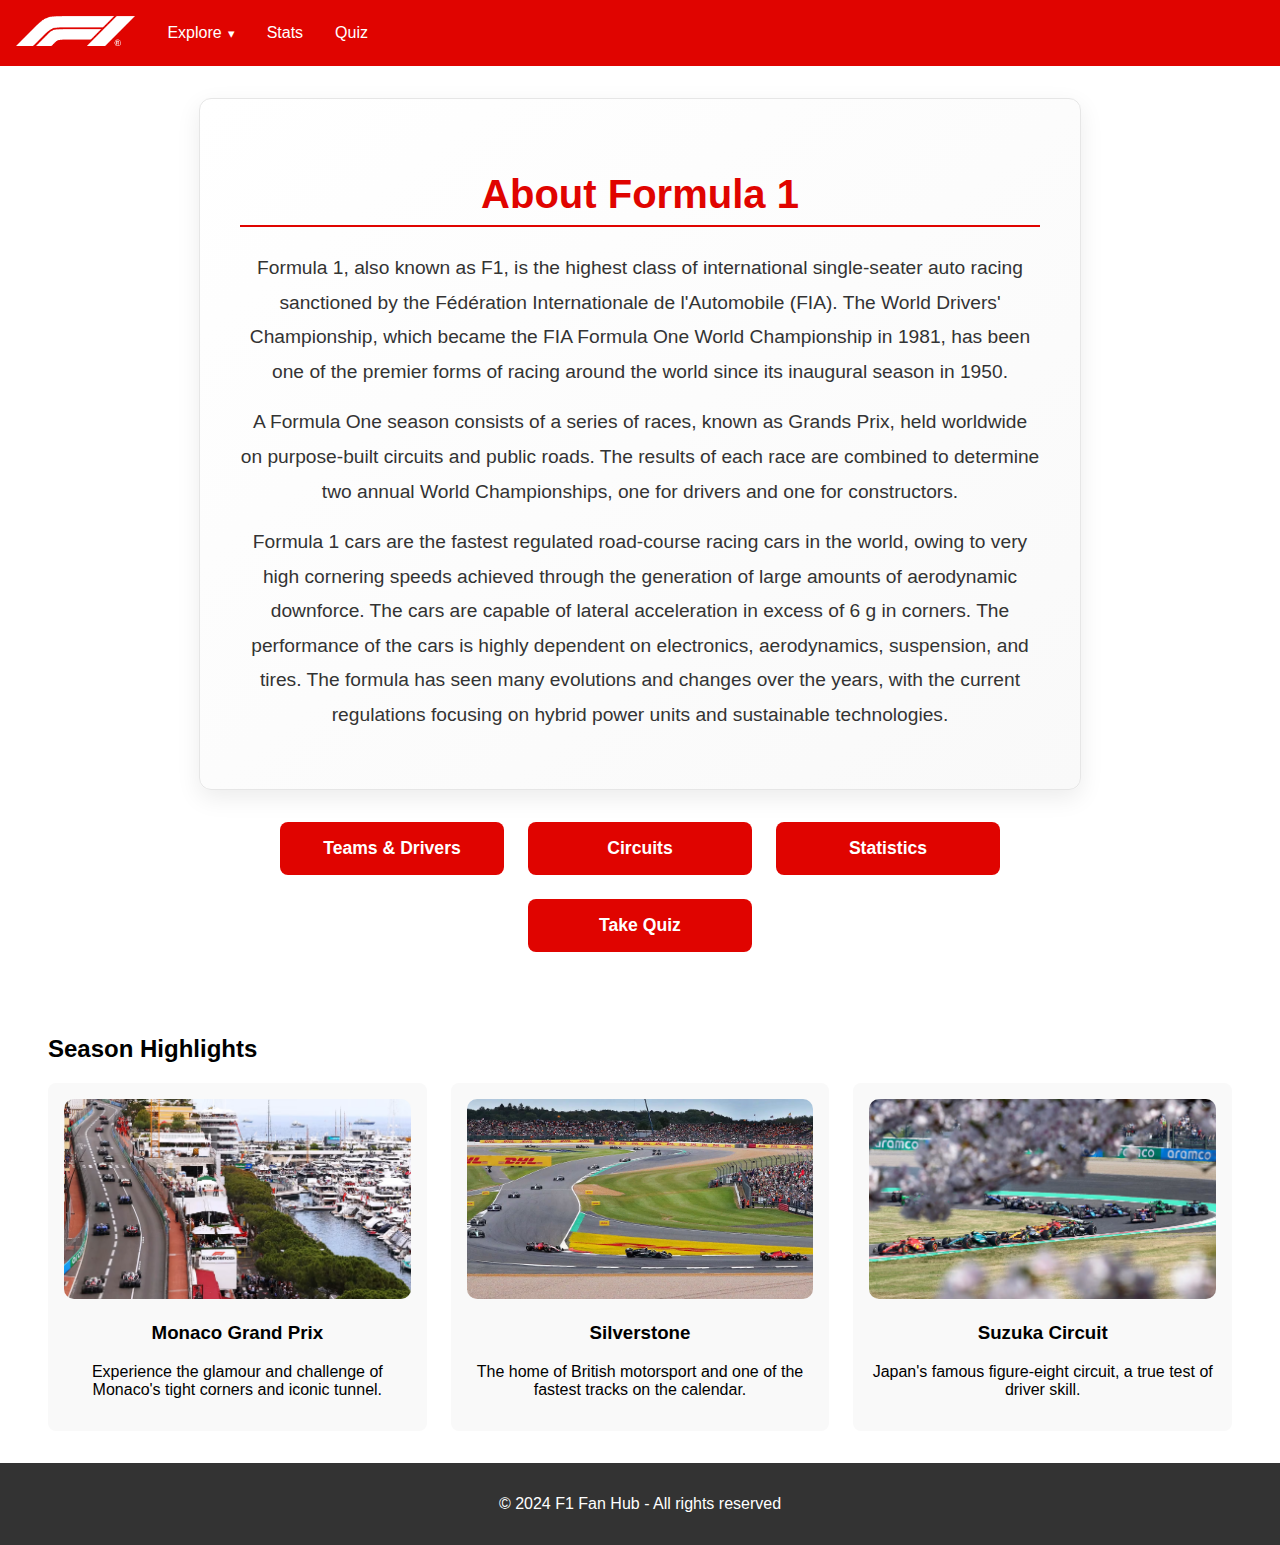
==== index.html @ 4cbac5d7 "Add initial implementation of F1 team and driver information display" ====
<!DOCTYPE html>
<html lang="en">
  <head>
    <meta charset="UTF-8">
    <meta name="viewport" content="width=device-width, initial-scale=1.0">
    <title>F1 Fan Hub</title>
    <link rel="stylesheet" href="styles/index.css">
  </head>
  <body>
    <header>
      <a href="index.html">
        <img src="images/f1_logo.png" alt="F1 Logo" class="logo">
      </a>
      <nav>
        <ul class="menu">
          <li class="dropdown">
            <a href="#">Explore</a>
            <ul class="dropdown-menu">
              <li><a href="teams.html">Teams & Drivers</a></li>
              <li><a href="circuits.html">Circuits</a></li>
            </ul>
          </li>
          <li><a href="stats.html">Stats</a></li>
          <li><a href="quiz.html">Quiz</a></li>
        </ul>
      </nav>
    </header>
    <main>
      <section class="f1-details">
        <h2>About Formula 1</h2>
        <p>
          Formula 1, also known as F1, is the highest class of international
          single-seater auto racing sanctioned by the Fédération Internationale
          de l'Automobile (FIA). The World Drivers' Championship, which became
          the FIA Formula One World Championship in 1981, has been one of the
          premier forms of racing around the world since its inaugural season in
          1950.
        </p>
        <p>
          A Formula One season consists of a series of races, known as Grands
          Prix, held worldwide on purpose-built circuits and public roads. The
          results of each race are combined to determine two annual World
          Championships, one for drivers and one for constructors.
        </p>
        <p>
          Formula 1 cars are the fastest regulated road-course racing cars in
          the world, owing to very high cornering speeds achieved through the
          generation of large amounts of aerodynamic downforce. The cars are
          capable of lateral acceleration in excess of 6 g in corners. The
          performance of the cars is highly dependent on electronics,
          aerodynamics, suspension, and tires. The formula has seen many
          evolutions and changes over the years, with the current regulations
          focusing on hybrid power units and sustainable technologies.
        </p>
      </section>
      
      <div class="nav-buttons">
        <a href="teams.html" class="nav-button">Teams & Drivers</a>
        <a href="circuits.html" class="nav-button">Circuits</a>
        <a href="stats.html" class="nav-button">Statistics</a>
        <a href="quiz.html" class="nav-button">Take Quiz</a>
      </div>

      <section class="highlights">
        <h2>Season Highlights</h2>
        <div class="grid">
          <div class="highlight-item">
            <img src="images/race_1.avif" alt="Race 1">
            <h3>Monaco Grand Prix</h3>
            <p>
              Experience the glamour and challenge of Monaco's tight corners and
              iconic tunnel.
            </p>
          </div>
          <div class="highlight-item">
            <img src="images/race_2.avif" alt="Race 2">
            <h3>Silverstone</h3>
            <p>
              The home of British motorsport and one of the fastest tracks on
              the calendar.
            </p>
          </div>
          <div class="highlight-item">
            <img src="images/race_3.avif" alt="Race 3">
            <h3>Suzuka Circuit</h3>
            <p>
              Japan's famous figure-eight circuit, a true test of driver skill.
            </p>
          </div>
        </div>
      </section>
    </main>

    <footer>
      <p>© 2024 F1 Fan Hub - All rights reserved</p>
    </footer>
  </body>
</html>
---- styles/index.css ----
html,
body {
  height: 100%;
}

body {
  display: flex;
  flex-direction: column;
  font-family: Arial, sans-serif;
  margin: 0;
  padding: 0;
}

header {
  display: flex;
  align-items: center;
  background: #e00400;
  color: white;
  padding: 1rem;
}

main {
  flex: 1;
  padding: 0 2rem;
}

footer {
  background: #333;
  color: white;
  text-align: center;
  padding: 1rem;
}

header .logo {
  height: 30px;
  margin-right: 1rem;
}

.menu {
  display: flex;
  list-style: none;
  padding: 0;
  margin: 0;
}

.menu li {
  margin: 0 1rem;
}

.menu a {
  text-decoration: none;
  color: white;
}

.hero {
  background: url("../images/hero_bg.jpg") no-repeat center center/cover;
  color: white;
  text-align: center;
  padding: 4rem 1rem;
}

.hero .btn {
  background: red;
  color: white;
  padding: 0.8rem 1.5rem;
  text-transform: uppercase;
  font-weight: bold;
  border-radius: 5px;
  text-decoration: none;
}

.about {
  padding: 2rem 1rem;
  text-align: center;
  display: flex;
  flex-direction: column;
  align-items: center;
  max-width: 1200px;
  margin: 0 auto;
}

.about img {
  max-width: 100%;
  height: auto;
  border-radius: 10px;
}

.highlights {
  padding: 2rem 1rem;
  max-width: 1400px;
  margin: 0 auto;
}

.highlights .grid {
  display: flex;
  flex-wrap: wrap;
  justify-content: center;
  gap: 1.5rem;
}

.highlight-item {
  flex: 1 1 300px;
  max-width: 400px;
  background: #f9f9f9;
  padding: 1rem;
  border-radius: 8px;
  text-align: center;
  transition: transform 0.2s, box-shadow 0.2s;
}

.highlight-item:hover {
  transform: scale(1.02);
  box-shadow: 0 4px 8px rgba(0, 0, 0, 0.1);
}

.highlight-item img {
  width: 100%;
  height: 200px;
  object-fit: cover;
  border-radius: 10px;
}

.f1-details {
  max-width: 800px;
  margin: 2rem auto;
  padding: 2.5rem;
  background: linear-gradient(to bottom right, #ffffff, #f9f9f9);
  border: 1px solid #e6e6e6;
  border-radius: 12px;
  box-shadow: 0 8px 24px rgba(0, 0, 0, 0.08);
  text-align: center;
}

.f1-details h2 {
  color: #e00400;
  font-size: 2.5rem;
  margin-bottom: 1.5rem;
  border-bottom: 2px solid #e00400;
  padding-bottom: 0.5rem;
}

.f1-details p {
  font-size: 1.2rem;
  line-height: 1.8;
  color: #333;
  margin: 1rem 0;
}

.nav-buttons {
  display: flex;
  justify-content: center;
  gap: 1.5rem;
  flex-wrap: wrap;
  max-width: 800px;
  margin: 2rem auto;
  padding: 0 1rem;
}

.nav-button {
  background: #e00400;
  color: white;
  padding: 1rem 2rem;
  border: none;
  border-radius: 8px;
  font-size: 1.1rem;
  font-weight: bold;
  text-decoration: none;
  transition: transform 0.2s, background-color 0.2s;
  text-align: center;
  min-width: 160px;
}

.nav-button:hover {
  background: #b30300;
  transform: translateY(-2px);
}

@media (max-width: 768px) {
  .nav-button {
    min-width: 140px;
    padding: 0.8rem 1.5rem;
  }
}

.dropdown {
  position: relative;
}

.dropdown::after {
  content: "";
  position: absolute;
  height: 20px;
  width: 100%;
  bottom: -20px;
  left: 0;
}

.dropdown > a::after {
  content: "▾";
  font-size: 0.8em;
  margin-left: 6px;
}

.dropdown-menu {
  display: none;
  position: absolute;
  top: 100%;
  left: 50%;
  transform: translateX(-50%);
  background-color: white;
  box-shadow: 0 4px 12px rgba(0, 0, 0, 0.1);
  min-width: 180px;
  z-index: 1;
  border-radius: 0 0 4px 4px;
  border-top: 3px solid #e00400;
  overflow: hidden;
  animation: dropdownFade 0.2s ease;
  padding: 5px 0;
}

@keyframes dropdownFade {
  from {
    opacity: 0;
    transform: translateX(-50%) translateY(-10px);
  }
  to {
    opacity: 1;
    transform: translateX(-50%) translateY(0);
  }
}

.dropdown:hover .dropdown-menu {
  display: block;
}

.dropdown-menu li {
  padding: 8px 12px;
  margin: 0;
  border-bottom: 1px solid #eee;
  transition: all 0.2s ease;
}

.dropdown-menu li:last-child {
  border-bottom: none;
}

.dropdown-menu li a {
  color: #333;
  font-size: 0.9em;
  font-weight: 500;
  transition: all 0.2s ease;
  display: block;
  padding-left: 0;
}

.dropdown-menu li:hover {
  background-color: #fff5f5;
}

.dropdown-menu li:hover a {
  color: #e00400;
  transform: translateX(3px);
}

@media (max-width: 768px) {
  header {
    flex-direction: column;
    gap: 1rem;
    padding: 1rem 0.5rem;
  }

  .menu {
    flex-wrap: wrap;
    justify-content: center;
  }

  main {
    padding: 0 1rem;
  }

  .hero {
    padding: 2rem 1rem;
  }

  .highlights .grid {
    grid-template-columns: 1fr;
  }

  .highlight-item {
    flex: 1 1 100%;
  }

  .about,
  .f1-details {
    padding: 1.5rem 1rem;
  }
}

@media (max-width: 480px) {
  .hero h1 {
    font-size: 1.8rem;
  }

  .hero p {
    font-size: 1rem;
  }

  .highlight-item img {
    height: 150px;
  }
}
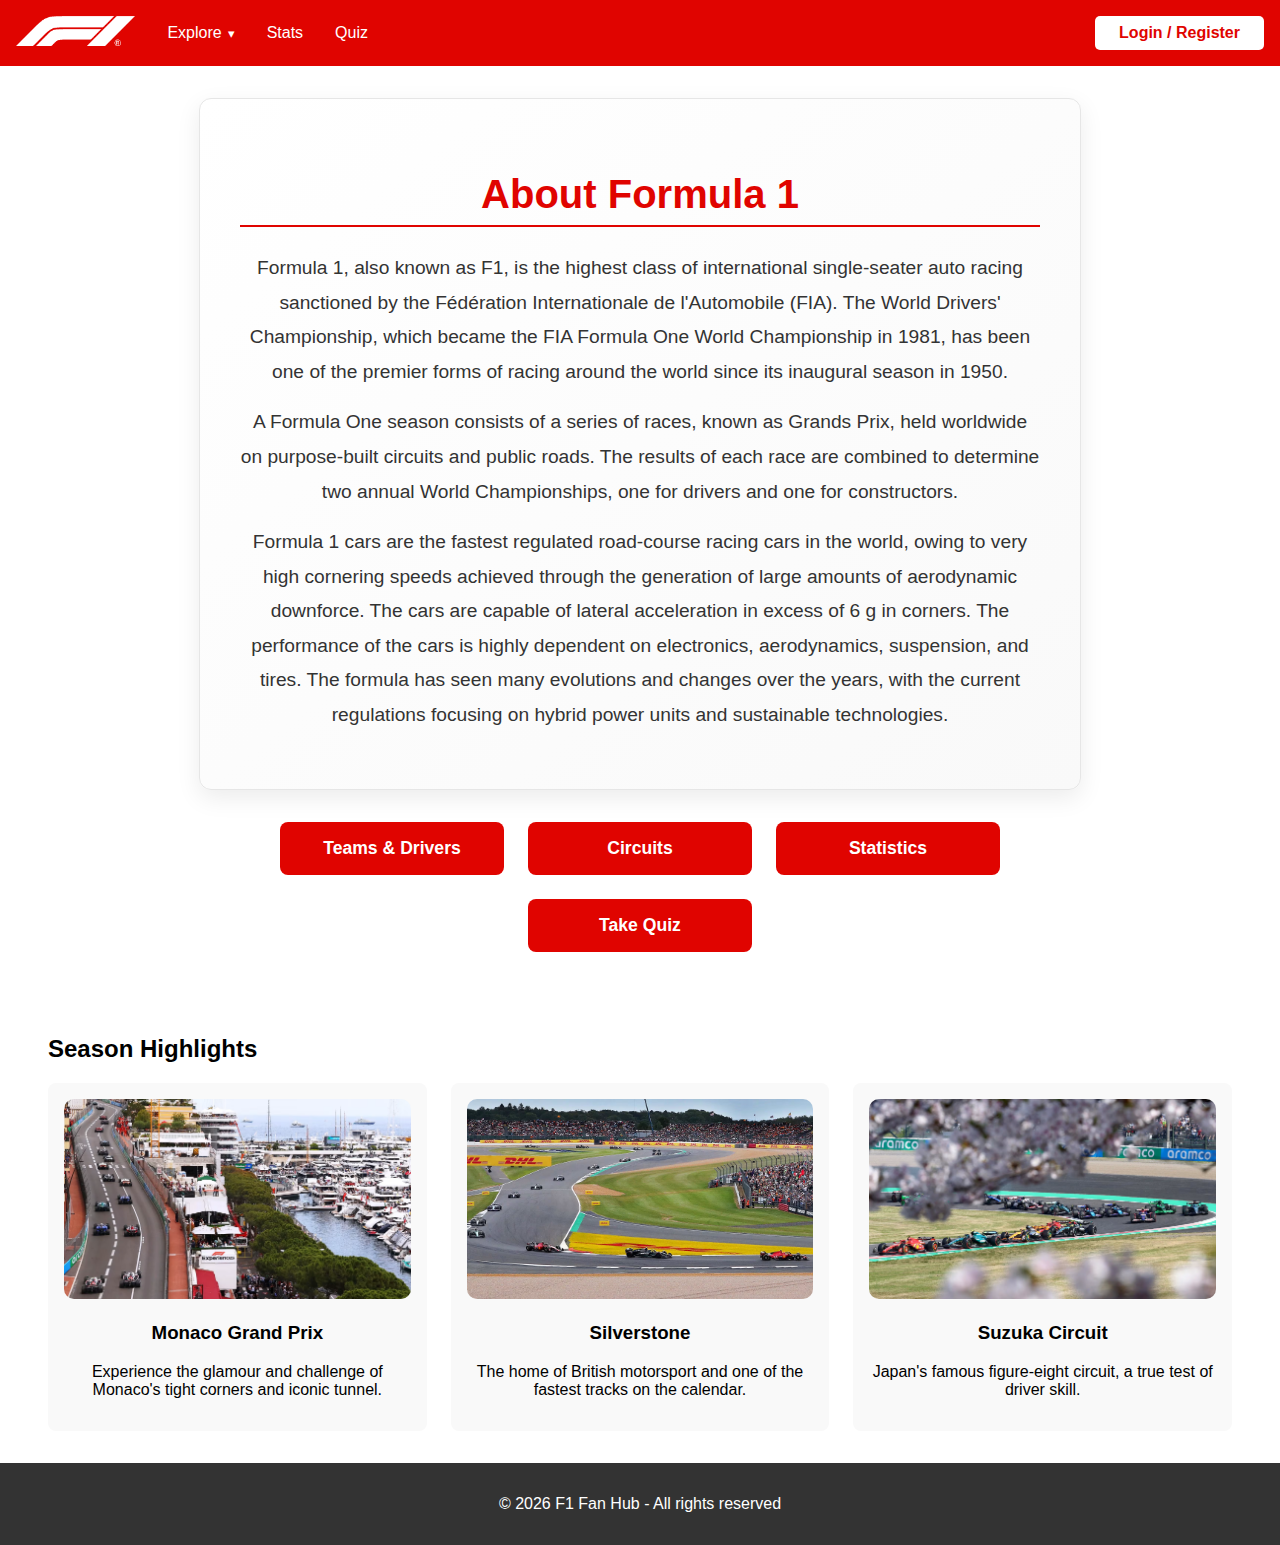
==== commit a77cb90e: "Implement user login/logout functionality and update header layout" ====
--- a/index.html
+++ b/index.html
@@ -8,22 +8,25 @@
   </head>
   <body>
     <header>
-      <a href="index.html">
-        <img src="images/f1_logo.png" alt="F1 Logo" class="logo">
-      </a>
-      <nav>
-        <ul class="menu">
-          <li class="dropdown">
-            <a href="#">Explore</a>
-            <ul class="dropdown-menu">
-              <li><a href="teams.html">Teams & Drivers</a></li>
-              <li><a href="circuits.html">Circuits</a></li>
-            </ul>
-          </li>
-          <li><a href="stats.html">Stats</a></li>
-          <li><a href="quiz.html">Quiz</a></li>
-        </ul>
-      </nav>
+      <div class="header-content">
+        <a href="index.html">
+          <img src="images/f1_logo.png" alt="F1 Logo" class="logo">
+        </a>
+        <nav>
+          <ul class="menu">
+            <li class="dropdown">
+              <a href="#">Explore</a>
+              <ul class="dropdown-menu">
+                <li><a href="teams.html">Teams & Drivers</a></li>
+                <li><a href="circuits.html">Circuits</a></li>
+              </ul>
+            </li>
+            <li><a href="stats.html">Stats</a></li>
+            <li><a href="quiz.html">Quiz</a></li>
+          </ul>
+        </nav>
+      </div>
+      <a href="login.html" class="login-button">Login / Register</a>
     </header>
     <main>
       <section class="f1-details">
@@ -91,8 +94,13 @@
       </section>
     </main>
 
+    
     <footer>
-      <p>© 2024 F1 Fan Hub - All rights reserved</p>
+      <p>© <span id="current-year"></span> F1 Fan Hub - All rights reserved</p>
+      <script>
+        document.getElementById('current-year').textContent = new Date().getFullYear();
+      </script>
     </footer>
+    <script src="script/index.js"></script>
   </body>
 </html>
--- a/styles/index.css
+++ b/styles/index.css
@@ -14,9 +14,30 @@
 header {
   display: flex;
   align-items: center;
+  justify-content: space-between;
   background: #e00400;
   color: white;
   padding: 1rem;
+}
+
+.header-content {
+  display: flex;
+  align-items: center;
+}
+
+.login-button {
+  background: white;
+  color: #e00400;
+  padding: 0.5rem 1.5rem;
+  border: none;
+  border-radius: 5px;
+  font-weight: bold;
+  text-decoration: none;
+  transition: background-color 0.2s;
+}
+
+.login-button:hover {
+  background: #f0f0f0;
 }
 
 main {
@@ -176,9 +197,59 @@
 }
 
 @media (max-width: 768px) {
-  .nav-button {
-    min-width: 140px;
-    padding: 0.8rem 1.5rem;
+  header {
+    flex-direction: column;
+    gap: 1rem;
+    padding: 1rem 0.5rem;
+  }
+  
+  .header-content {
+    flex-direction: column;
+    width: 100%;
+  }
+  
+  .login-button {
+    margin-top: 1rem;
+  }
+
+  .menu {
+    flex-wrap: wrap;
+    justify-content: center;
+  }
+
+  main {
+    padding: 0 1rem;
+  }
+
+  .hero {
+    padding: 2rem 1rem;
+  }
+
+  .highlights .grid {
+    grid-template-columns: 1fr;
+  }
+
+  .highlight-item {
+    flex: 1 1 100%;
+  }
+
+  .about,
+  .f1-details {
+    padding: 1.5rem 1rem;
+  }
+}
+
+@media (max-width: 480px) {
+  .hero h1 {
+    font-size: 1.8rem;
+  }
+
+  .hero p {
+    font-size: 1rem;
+  }
+
+  .highlight-item img {
+    height: 150px;
   }
 }
 
@@ -262,50 +333,45 @@
   transform: translateX(3px);
 }
 
-@media (max-width: 768px) {
-  header {
-    flex-direction: column;
-    gap: 1rem;
-    padding: 1rem 0.5rem;
-  }
-
-  .menu {
-    flex-wrap: wrap;
-    justify-content: center;
-  }
-
-  main {
-    padding: 0 1rem;
-  }
-
-  .hero {
-    padding: 2rem 1rem;
-  }
-
-  .highlights .grid {
-    grid-template-columns: 1fr;
-  }
-
-  .highlight-item {
-    flex: 1 1 100%;
-  }
-
-  .about,
-  .f1-details {
-    padding: 1.5rem 1rem;
-  }
-}
-
-@media (max-width: 480px) {
-  .hero h1 {
-    font-size: 1.8rem;
-  }
-
-  .hero p {
-    font-size: 1rem;
-  }
-
-  .highlight-item img {
-    height: 150px;
-  }
-}
+.username-display {
+    background: white;
+    color: #e00400;
+    font-weight: bold;
+    padding: 0.5rem 1.5rem;
+    border-radius: 5px;
+    position: relative;
+    cursor: pointer;
+    transition: all 0.2s ease;
+}
+
+.username-display:hover {
+    background: #f0f0f0;
+    transform: translateY(-2px);
+}
+
+.username-display::after {
+    content: "▾";
+    margin-left: 6px;
+    font-size: 0.8em;
+}
+
+.username-display::before {
+    content: "Click to logout";
+    position: absolute;
+    bottom: -30px;
+    left: 50%;
+    transform: translateX(-50%);
+    background: rgba(0, 0, 0, 0.8);
+    color: white;
+    padding: 5px 10px;
+    border-radius: 4px;
+    font-size: 0.8em;
+    white-space: nowrap;
+    opacity: 0;
+    transition: opacity 0.2s ease;
+    pointer-events: none;
+}
+
+.username-display:hover::before {
+    opacity: 1;
+}
